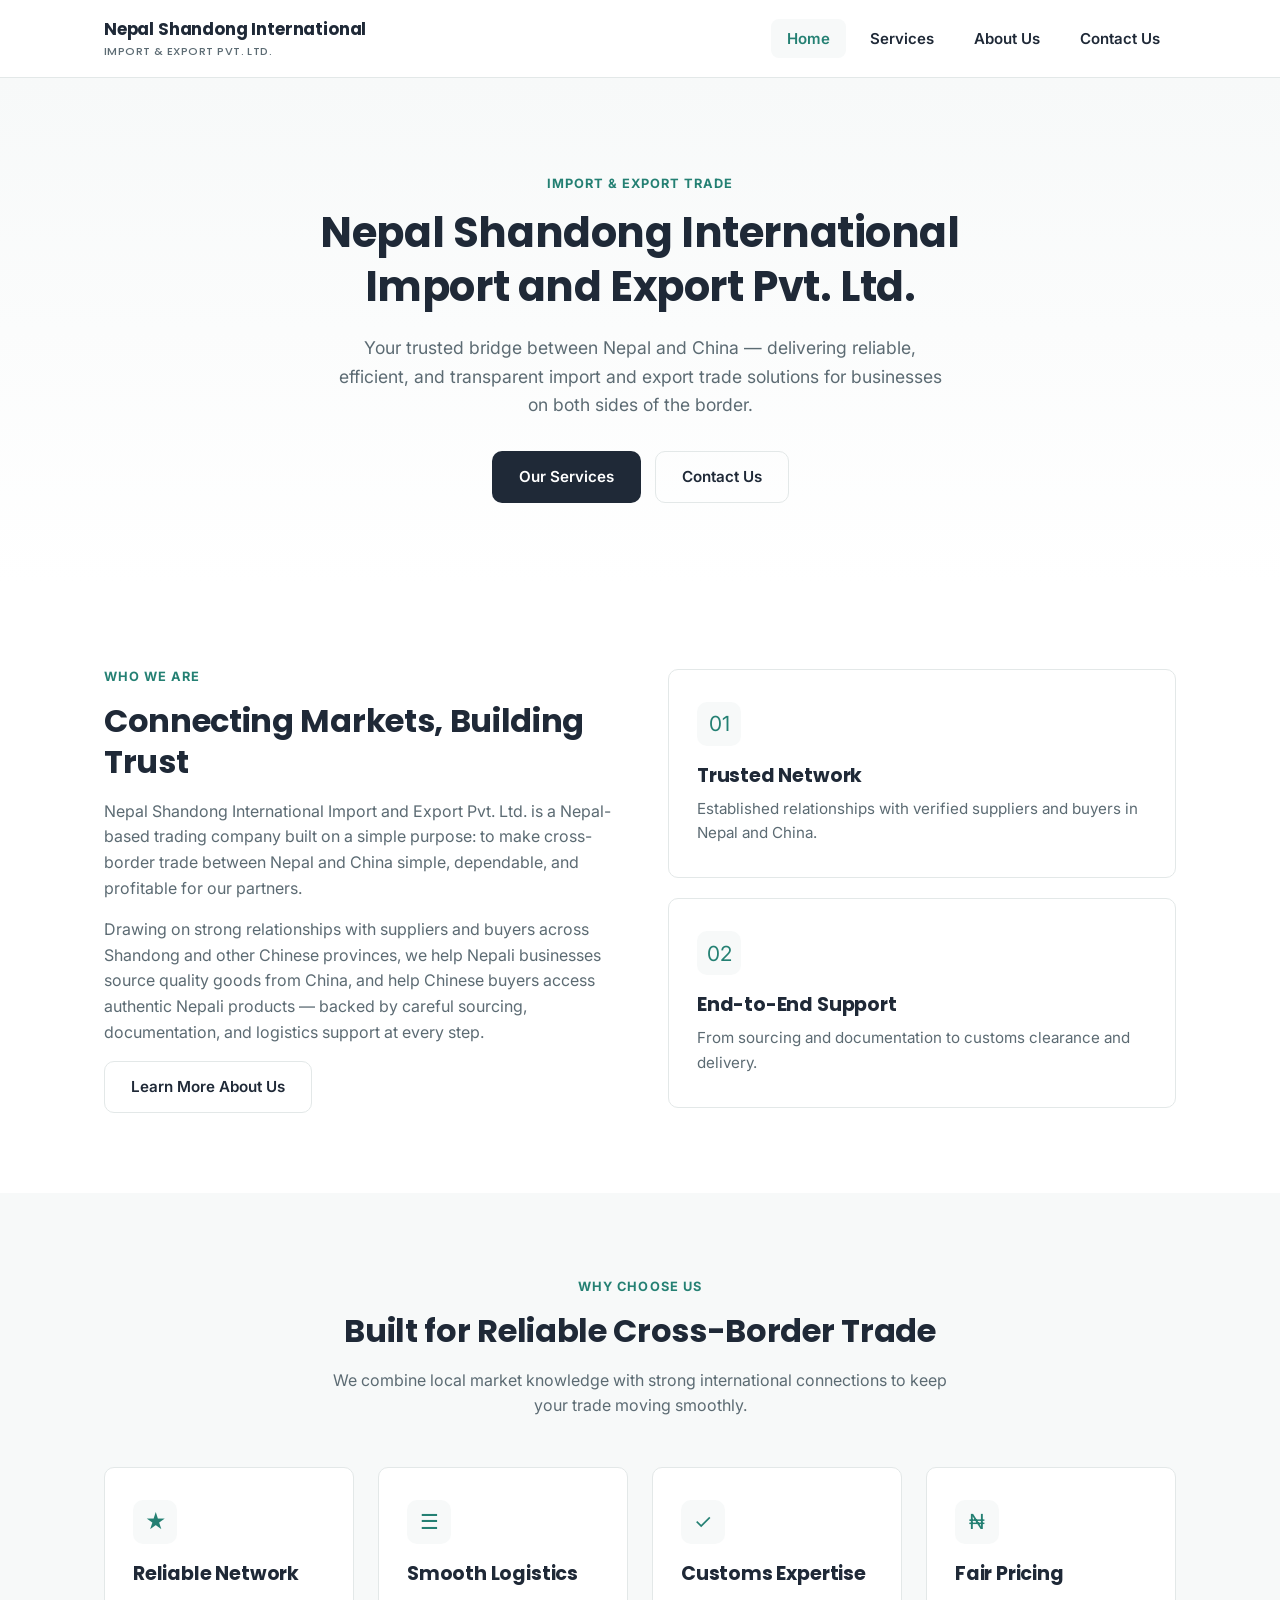
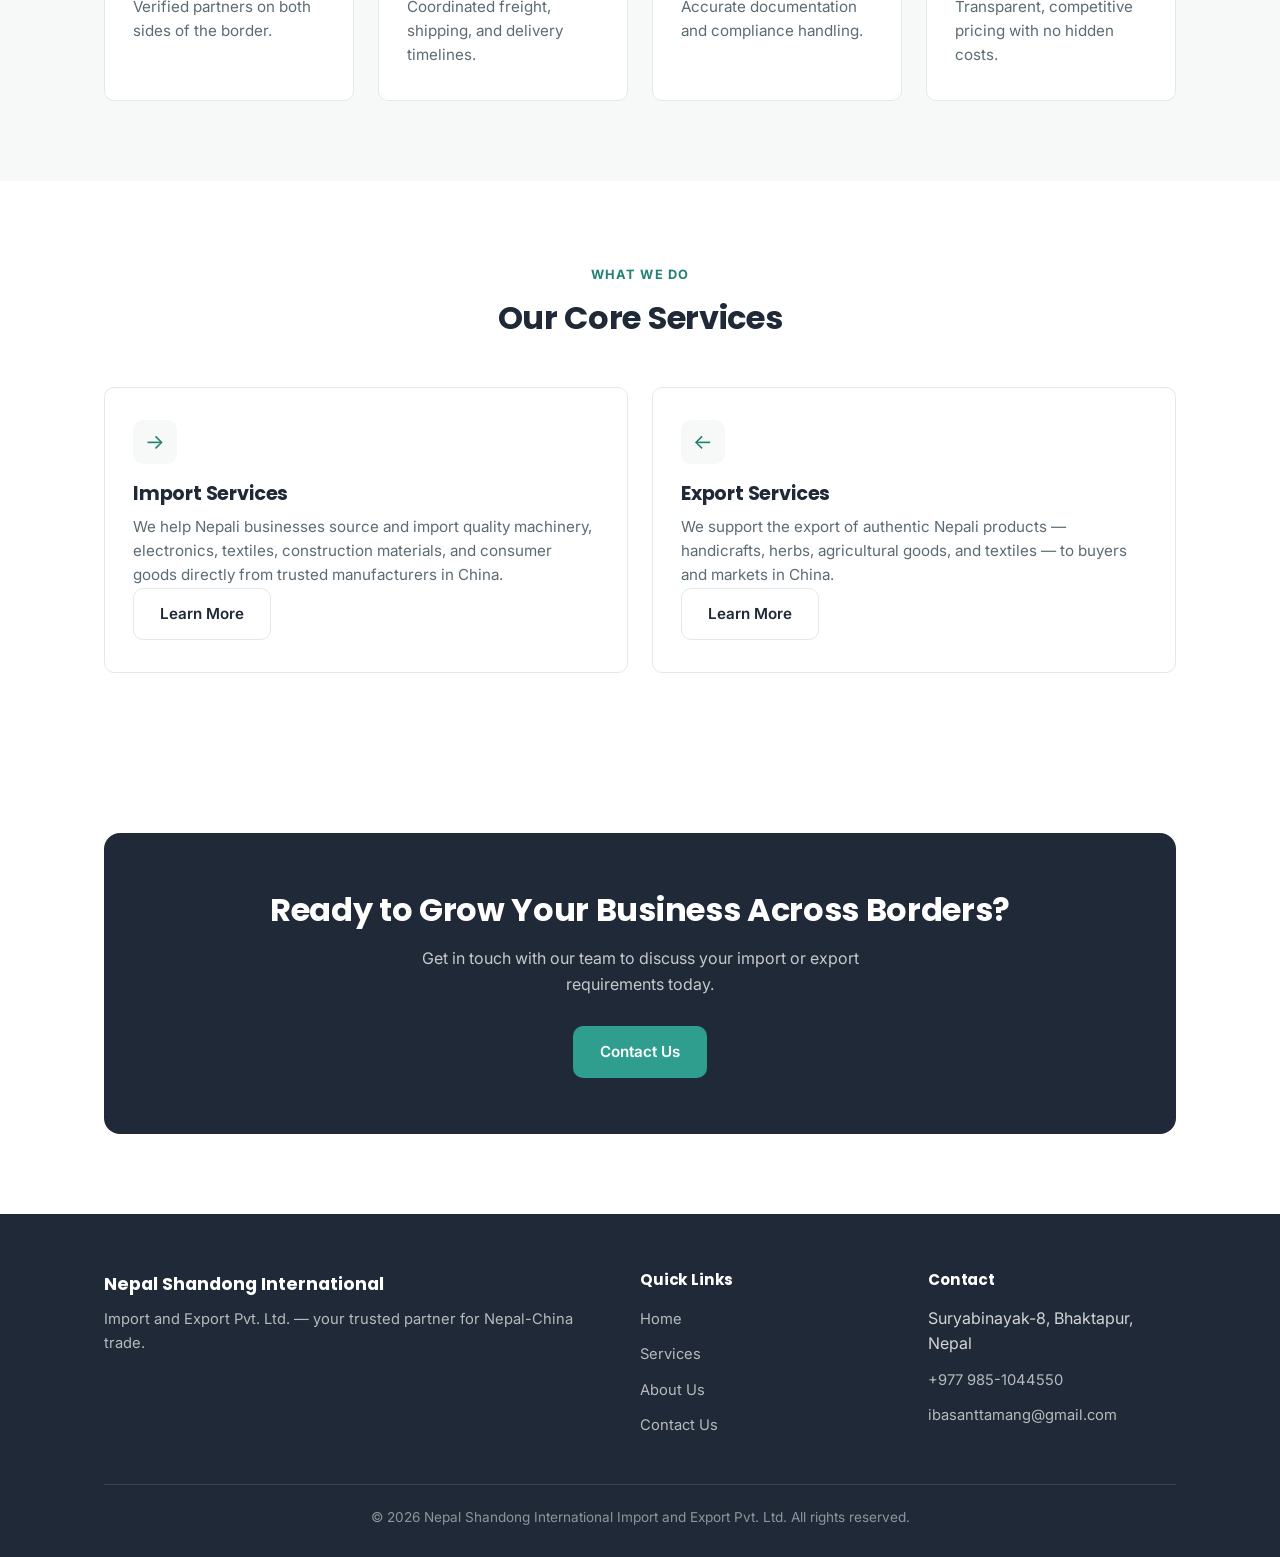
==== index.html @ 6ac77e00 "Inital draft of site" ====
<!DOCTYPE html>
<html lang="en">
<head>
  <meta charset="UTF-8" />
  <meta name="viewport" content="width=device-width, initial-scale=1.0" />
  <title>Nepal Shandong International Import and Export Pvt. Ltd.</title>
  <meta name="description" content="Nepal Shandong International Import and Export Pvt. Ltd. — connecting Nepal and China through trusted import and export trade." />
  <link rel="preconnect" href="https://fonts.googleapis.com" />
  <link rel="preconnect" href="https://fonts.gstatic.com" crossorigin />
  <link href="https://fonts.googleapis.com/css2?family=Inter:wght@400;500;600;700&family=Poppins:wght@600;700;800&display=swap" rel="stylesheet" />
  <link rel="stylesheet" href="css/style.css" />
</head>
<body>

  <header class="site-header">
    <nav class="nav">
      <a href="index.html" class="brand">
        Nepal Shandong International
        <span>Import &amp; Export Pvt. Ltd.</span>
      </a>
      <button class="nav-toggle" aria-label="Toggle navigation" aria-expanded="false">
        <span></span><span></span><span></span>
      </button>
      <ul class="nav-links">
        <li><a href="index.html">Home</a></li>
        <li><a href="services.html">Services</a></li>
        <li><a href="about.html">About Us</a></li>
        <li><a href="contact.html">Contact Us</a></li>
      </ul>
    </nav>
  </header>

  <main>
    <!-- Hero -->
    <section class="hero">
      <div class="container">
        <span class="eyebrow">Import &amp; Export Trade</span>
        <h1>Nepal Shandong International Import and Export Pvt. Ltd.</h1>
        <p class="lead">
          Your trusted bridge between Nepal and China — delivering reliable, efficient,
          and transparent import and export trade solutions for businesses on both sides
          of the border.
        </p>
        <div class="hero-actions">
          <a href="services.html" class="btn btn-primary">Our Services</a>
          <a href="contact.html" class="btn btn-outline">Contact Us</a>
        </div>
      </div>
    </section>

    <!-- Introduction -->
    <section>
      <div class="container">
        <div class="grid grid-2" style="align-items:center; gap:56px;">
          <div>
            <span class="eyebrow">Who We Are</span>
            <h2>Connecting Markets, Building Trust</h2>
            <p>
              Nepal Shandong International Import and Export Pvt. Ltd. is a Nepal-based
              trading company built on a simple purpose: to make cross-border trade
              between Nepal and China simple, dependable, and profitable for our
              partners.
            </p>
            <p>
              Drawing on strong relationships with suppliers and buyers across
              Shandong and other Chinese provinces, we help Nepali businesses source
              quality goods from China, and help Chinese buyers access authentic
              Nepali products — backed by careful sourcing, documentation, and
              logistics support at every step.
            </p>
            <a href="about.html" class="btn btn-outline">Learn More About Us</a>
          </div>
          <div class="grid" style="gap:20px;">
            <div class="card">
              <div class="icon">01</div>
              <h3>Trusted Network</h3>
              <p>Established relationships with verified suppliers and buyers in Nepal and China.</p>
            </div>
            <div class="card">
              <div class="icon">02</div>
              <h3>End-to-End Support</h3>
              <p>From sourcing and documentation to customs clearance and delivery.</p>
            </div>
          </div>
        </div>
      </div>
    </section>

    <!-- Why choose us -->
    <section class="bg-alt">
      <div class="container">
        <div class="section-head">
          <span class="eyebrow">Why Choose Us</span>
          <h2>Built for Reliable Cross-Border Trade</h2>
          <p>We combine local market knowledge with strong international connections to keep your trade moving smoothly.</p>
        </div>
        <div class="grid grid-4">
          <div class="card">
            <div class="icon">&#9733;</div>
            <h3>Reliable Network</h3>
            <p>Verified partners on both sides of the border.</p>
          </div>
          <div class="card">
            <div class="icon">&#9776;</div>
            <h3>Smooth Logistics</h3>
            <p>Coordinated freight, shipping, and delivery timelines.</p>
          </div>
          <div class="card">
            <div class="icon">&#10003;</div>
            <h3>Customs Expertise</h3>
            <p>Accurate documentation and compliance handling.</p>
          </div>
          <div class="card">
            <div class="icon">&#8358;</div>
            <h3>Fair Pricing</h3>
            <p>Transparent, competitive pricing with no hidden costs.</p>
          </div>
        </div>
      </div>
    </section>

    <!-- Services overview -->
    <section>
      <div class="container">
        <div class="section-head">
          <span class="eyebrow">What We Do</span>
          <h2>Our Core Services</h2>
        </div>
        <div class="grid grid-2">
          <div class="card">
            <div class="icon">&#8594;</div>
            <h3>Import Services</h3>
            <p>
              We help Nepali businesses source and import quality machinery,
              electronics, textiles, construction materials, and consumer goods
              directly from trusted manufacturers in China.
            </p>
            <a href="services.html" class="btn btn-outline">Learn More</a>
          </div>
          <div class="card">
            <div class="icon">&#8592;</div>
            <h3>Export Services</h3>
            <p>
              We support the export of authentic Nepali products — handicrafts,
              herbs, agricultural goods, and textiles — to buyers and markets
              in China.
            </p>
            <a href="services.html" class="btn btn-outline">Learn More</a>
          </div>
        </div>
      </div>
    </section>

    <!-- CTA -->
    <section>
      <div class="container">
        <div class="cta-banner">
          <h2>Ready to Grow Your Business Across Borders?</h2>
          <p>Get in touch with our team to discuss your import or export requirements today.</p>
          <a href="contact.html" class="btn btn-primary">Contact Us</a>
        </div>
      </div>
    </section>
  </main>

  <footer class="site-footer">
    <div class="container">
      <div class="footer-grid">
        <div>
          <div class="footer-brand">Nepal Shandong International</div>
          <p>Import and Export Pvt. Ltd. — your trusted partner for Nepal-China trade.</p>
        </div>
        <div>
          <h4>Quick Links</h4>
          <ul>
            <li><a href="index.html">Home</a></li>
            <li><a href="services.html">Services</a></li>
            <li><a href="about.html">About Us</a></li>
            <li><a href="contact.html">Contact Us</a></li>
          </ul>
        </div>
        <div>
          <h4>Contact</h4>
          <ul>
            <li>Suryabinayak-8, Bhaktapur, Nepal</li>
            <li><a href="tel:+9779851044550">+977 985-1044550</a></li>
            <li><a href="mailto:ibasanttamang@gmail.com">ibasanttamang@gmail.com</a></li>
          </ul>
        </div>
      </div>
      <div class="footer-bottom">
        &copy; <span id="year"></span> Nepal Shandong International Import and Export Pvt. Ltd. All rights reserved.
      </div>
    </div>
  </footer>

  <script src="js/script.js"></script>
</body>
</html>
---- css/style.css ----
/* ===== Reset & base ===== */
*, *::before, *::after { box-sizing: border-box; }
html, body { margin: 0; padding: 0; }
img { max-width: 100%; display: block; }
a { color: inherit; text-decoration: none; }
ul { list-style: none; margin: 0; padding: 0; }
button { font: inherit; cursor: pointer; }

:root {
  --bg: #ffffff;
  --bg-alt: #f7f9f9;
  --text: #1f2937;
  --muted: #5c6b73;
  --primary: #1f2937;
  --primary-light: #34424f;
  --secondary: #0f3d3e;
  --secondary-light: #15514f;
  --accent: #2f9e8f;
  --accent-dark: #248073;
  --border: #e3e8e8;
  --radius: 10px;
  --shadow: 0 4px 24px rgba(15, 61, 62, 0.08);
  --shadow-hover: 0 8px 32px rgba(15, 61, 62, 0.14);
  --max-width: 1120px;
  --font-body: "Inter", -apple-system, BlinkMacSystemFont, "Segoe UI", Roboto, Helvetica, Arial, sans-serif;
  --font-heading: "Poppins", -apple-system, BlinkMacSystemFont, "Segoe UI", Roboto, Helvetica, Arial, sans-serif;
}

body {
  font-family: var(--font-body);
  color: var(--text);
  background: var(--bg);
  line-height: 1.6;
  -webkit-font-smoothing: antialiased;
}

.container {
  max-width: var(--max-width);
  margin: 0 auto;
  padding: 0 24px;
}

section { padding: 80px 0; }
section.tight { padding: 56px 0; }

h1, h2, h3, h4 {
  font-family: var(--font-heading);
  line-height: 1.3;
  margin: 0 0 16px;
  font-weight: 700;
  letter-spacing: -0.01em;
}
h1 { font-size: 2.6rem; }
h2 { font-size: 2rem; }
h3 { font-size: 1.2rem; }
p { margin: 0 0 16px; color: var(--muted); }

.eyebrow {
  display: inline-block;
  font-family: var(--font-body);
  font-size: 0.8rem;
  font-weight: 700;
  letter-spacing: 0.08em;
  text-transform: uppercase;
  color: var(--accent-dark);
  margin-bottom: 12px;
}

.section-head { max-width: 640px; margin: 0 auto 48px; text-align: center; }
.section-head p { margin-bottom: 0; }

/* ===== Buttons ===== */
.btn {
  display: inline-flex;
  align-items: center;
  justify-content: center;
  gap: 8px;
  padding: 13px 26px;
  border-radius: var(--radius);
  font-weight: 600;
  font-size: 0.95rem;
  border: 1px solid transparent;
  transition: transform 0.15s ease, box-shadow 0.15s ease, background 0.15s ease;
}
.btn:hover { transform: translateY(-2px); }
.btn-primary { background: var(--primary); color: #fff; }
.btn-primary:hover { background: var(--primary-light); box-shadow: var(--shadow-hover); }
.btn-outline { background: transparent; border-color: var(--border); color: var(--text); }
.btn-outline:hover { border-color: var(--primary); box-shadow: var(--shadow); }
.btn-block { width: 100%; }

/* ===== Header / Nav ===== */
.site-header {
  position: sticky;
  top: 0;
  z-index: 50;
  background: rgba(255, 255, 255, 0.92);
  backdrop-filter: saturate(180%) blur(10px);
  border-bottom: 1px solid var(--border);
}
.nav {
  display: flex;
  align-items: center;
  justify-content: space-between;
  padding: 16px 24px;
  max-width: var(--max-width);
  margin: 0 auto;
}
.brand {
  display: flex;
  flex-direction: column;
  font-family: var(--font-heading);
  font-weight: 700;
  font-size: 1.05rem;
  color: var(--primary);
  letter-spacing: -0.01em;
}
.brand span {
  font-weight: 500;
  font-size: 0.7rem;
  color: var(--muted);
  letter-spacing: 0.04em;
  text-transform: uppercase;
}
.nav-links { display: flex; gap: 8px; align-items: center; }
.nav-links a {
  padding: 10px 16px;
  border-radius: 8px;
  font-weight: 600;
  font-size: 0.94rem;
  color: var(--text);
  transition: background 0.15s ease, color 0.15s ease;
}
.nav-links a:hover { background: var(--bg-alt); }
.nav-links a.active { color: var(--accent-dark); background: var(--bg-alt); }

.nav-toggle {
  display: none;
  flex-direction: column;
  gap: 5px;
  background: none;
  border: none;
  padding: 8px;
}
.nav-toggle span {
  width: 24px;
  height: 2px;
  background: var(--text);
  border-radius: 2px;
  transition: transform 0.2s ease, opacity 0.2s ease;
}
.nav-toggle.open span:nth-child(1) { transform: translateY(7px) rotate(45deg); }
.nav-toggle.open span:nth-child(2) { opacity: 0; }
.nav-toggle.open span:nth-child(3) { transform: translateY(-7px) rotate(-45deg); }

/* ===== Hero ===== */
.hero {
  padding: 96px 0 80px;
  background: linear-gradient(180deg, var(--bg-alt) 0%, var(--bg) 100%);
  text-align: center;
}
.hero .eyebrow { display: block; }
.hero h1 { max-width: 780px; margin: 0 auto 20px; }
.hero .lead { max-width: 620px; margin: 0 auto 32px; font-size: 1.1rem; }
.hero-actions { display: flex; gap: 14px; justify-content: center; flex-wrap: wrap; }

.page-hero {
  padding: 64px 0;
  background: var(--secondary);
  color: #fff;
  text-align: center;
}
.page-hero h1 { color: #fff; margin-bottom: 10px; }
.page-hero p { color: rgba(255,255,255,0.75); max-width: 560px; margin: 0 auto; }

/* ===== Grids / Cards ===== */
.grid { display: grid; gap: 24px; }
.grid-2 { grid-template-columns: repeat(2, 1fr); }
.grid-3 { grid-template-columns: repeat(3, 1fr); }
.grid-4 { grid-template-columns: repeat(4, 1fr); }

.card {
  background: var(--bg);
  border: 1px solid var(--border);
  border-radius: var(--radius);
  padding: 32px 28px;
  transition: box-shadow 0.2s ease, transform 0.2s ease;
}
.card:hover { box-shadow: var(--shadow-hover); transform: translateY(-3px); }
.card .icon {
  width: 44px;
  height: 44px;
  border-radius: 10px;
  background: var(--bg-alt);
  color: var(--accent-dark);
  display: flex;
  align-items: center;
  justify-content: center;
  margin-bottom: 18px;
  font-size: 1.3rem;
}
.card h3 { margin-bottom: 8px; }
.card p { margin-bottom: 0; font-size: 0.95rem; }
.card ul { margin-top: 14px; }
.card ul li {
  font-size: 0.92rem;
  color: var(--muted);
  padding: 6px 0;
  border-top: 1px solid var(--border);
}
.card ul li:first-child { border-top: none; }

.bg-alt { background: var(--bg-alt); }

/* ===== CTA banner ===== */
.cta-banner {
  background: var(--primary);
  color: #fff;
  border-radius: 16px;
  padding: 56px 40px;
  text-align: center;
}
.cta-banner h2 { color: #fff; }
.cta-banner p { color: rgba(255,255,255,0.75); max-width: 520px; margin: 0 auto 28px; }
.cta-banner .btn-primary { background: var(--accent); }
.cta-banner .btn-primary:hover { background: var(--accent-dark); }
.cta-banner .btn-outline { border-color: rgba(255,255,255,0.3); color: #fff; }
.cta-banner .btn-outline:hover { border-color: #fff; }

/* ===== Team / people ===== */
.person-card { text-align: center; }
.avatar {
  width: 84px;
  height: 84px;
  border-radius: 50%;
  background: var(--secondary);
  color: #fff;
  font-family: var(--font-heading);
  font-weight: 700;
  font-size: 1.4rem;
  display: flex;
  align-items: center;
  justify-content: center;
  margin: 0 auto 18px;
}
.person-card h3 { margin-bottom: 2px; }
.person-role { color: var(--accent-dark); font-weight: 600; font-size: 0.9rem; margin-bottom: 10px; }

/* ===== Info / contact blocks ===== */
.info-list { display: grid; gap: 20px; }
.info-item { display: flex; gap: 16px; align-items: flex-start; }
.info-item .icon {
  flex-shrink: 0;
  width: 40px;
  height: 40px;
  border-radius: 8px;
  background: var(--bg-alt);
  color: var(--accent-dark);
  display: flex;
  align-items: center;
  justify-content: center;
}
.info-item h4 { margin: 0 0 4px; font-size: 0.98rem; }
.info-item p { margin: 0; font-size: 0.93rem; }

/* ===== Forms ===== */
.form-group { margin-bottom: 18px; }
label { display: block; font-weight: 600; font-size: 0.88rem; margin-bottom: 6px; }
input, textarea {
  width: 100%;
  padding: 12px 14px;
  border: 1px solid var(--border);
  border-radius: 8px;
  font: inherit;
  color: var(--text);
  background: var(--bg);
  transition: border-color 0.15s ease, box-shadow 0.15s ease;
}
input:focus, textarea:focus {
  outline: none;
  border-color: var(--accent);
  box-shadow: 0 0 0 3px rgba(47, 158, 143, 0.15);
}
textarea { resize: vertical; min-height: 130px; }
.field-error { color: #b3261e; font-size: 0.8rem; margin-top: 5px; display: none; }
.form-group.error input,
.form-group.error textarea { border-color: #b3261e; }
.form-group.error .field-error { display: block; }

.form-status {
  display: none;
  margin-top: 18px;
  padding: 14px 16px;
  border-radius: 8px;
  font-size: 0.92rem;
  font-weight: 600;
}
.form-status.success { display: block; background: #e6f4ea; color: #1e7e34; }
.form-status.error { display: block; background: #fbe9e7; color: #b3261e; }

/* ===== Footer ===== */
.site-footer {
  background: var(--primary);
  color: rgba(255,255,255,0.8);
  padding: 56px 0 28px;
}
.footer-grid {
  display: grid;
  grid-template-columns: 2fr 1fr 1fr;
  gap: 40px;
  margin-bottom: 36px;
}
.footer-grid h4 { color: #fff; font-size: 0.95rem; margin-bottom: 16px; }
.footer-grid p, .footer-grid a { color: rgba(255,255,255,0.68); font-size: 0.92rem; }
.footer-grid ul li { margin-bottom: 10px; }
.footer-grid a:hover { color: #fff; }
.footer-brand { font-family: var(--font-heading); font-weight: 700; color: #fff; font-size: 1.1rem; margin-bottom: 10px; }
.footer-bottom {
  border-top: 1px solid rgba(255,255,255,0.12);
  padding-top: 22px;
  text-align: center;
  font-size: 0.85rem;
  color: rgba(255,255,255,0.5);
}

/* ===== Utilities ===== */
.mt-0 { margin-top: 0; }
.text-center { text-align: center; }
.map-link {
  display: inline-flex;
  align-items: center;
  gap: 8px;
  margin-top: 8px;
  font-weight: 600;
  color: var(--accent-dark);
  border-bottom: 1px solid var(--accent-dark);
  padding-bottom: 2px;
}

/* ===== Responsive ===== */
@media (max-width: 900px) {
  .grid-4 { grid-template-columns: repeat(2, 1fr); }
  .grid-3 { grid-template-columns: repeat(2, 1fr); }
  .footer-grid { grid-template-columns: 1fr 1fr; }
}

@media (max-width: 760px) {
  .nav-toggle { display: flex; }
  .nav-links {
    position: absolute;
    top: 100%;
    left: 0;
    right: 0;
    background: #fff;
    flex-direction: column;
    align-items: stretch;
    gap: 0;
    padding: 8px 16px 16px;
    border-bottom: 1px solid var(--border);
    box-shadow: var(--shadow);
    display: none;
  }
  .nav-links.open { display: flex; }
  .nav-links a { width: 100%; padding: 12px 14px; }

  h1 { font-size: 2rem; }
  h2 { font-size: 1.6rem; }
  section { padding: 56px 0; }

  .grid-2, .grid-3, .grid-4 { grid-template-columns: 1fr; }
  .footer-grid { grid-template-columns: 1fr; gap: 28px; }
  .hero { padding: 64px 0 48px; }
}
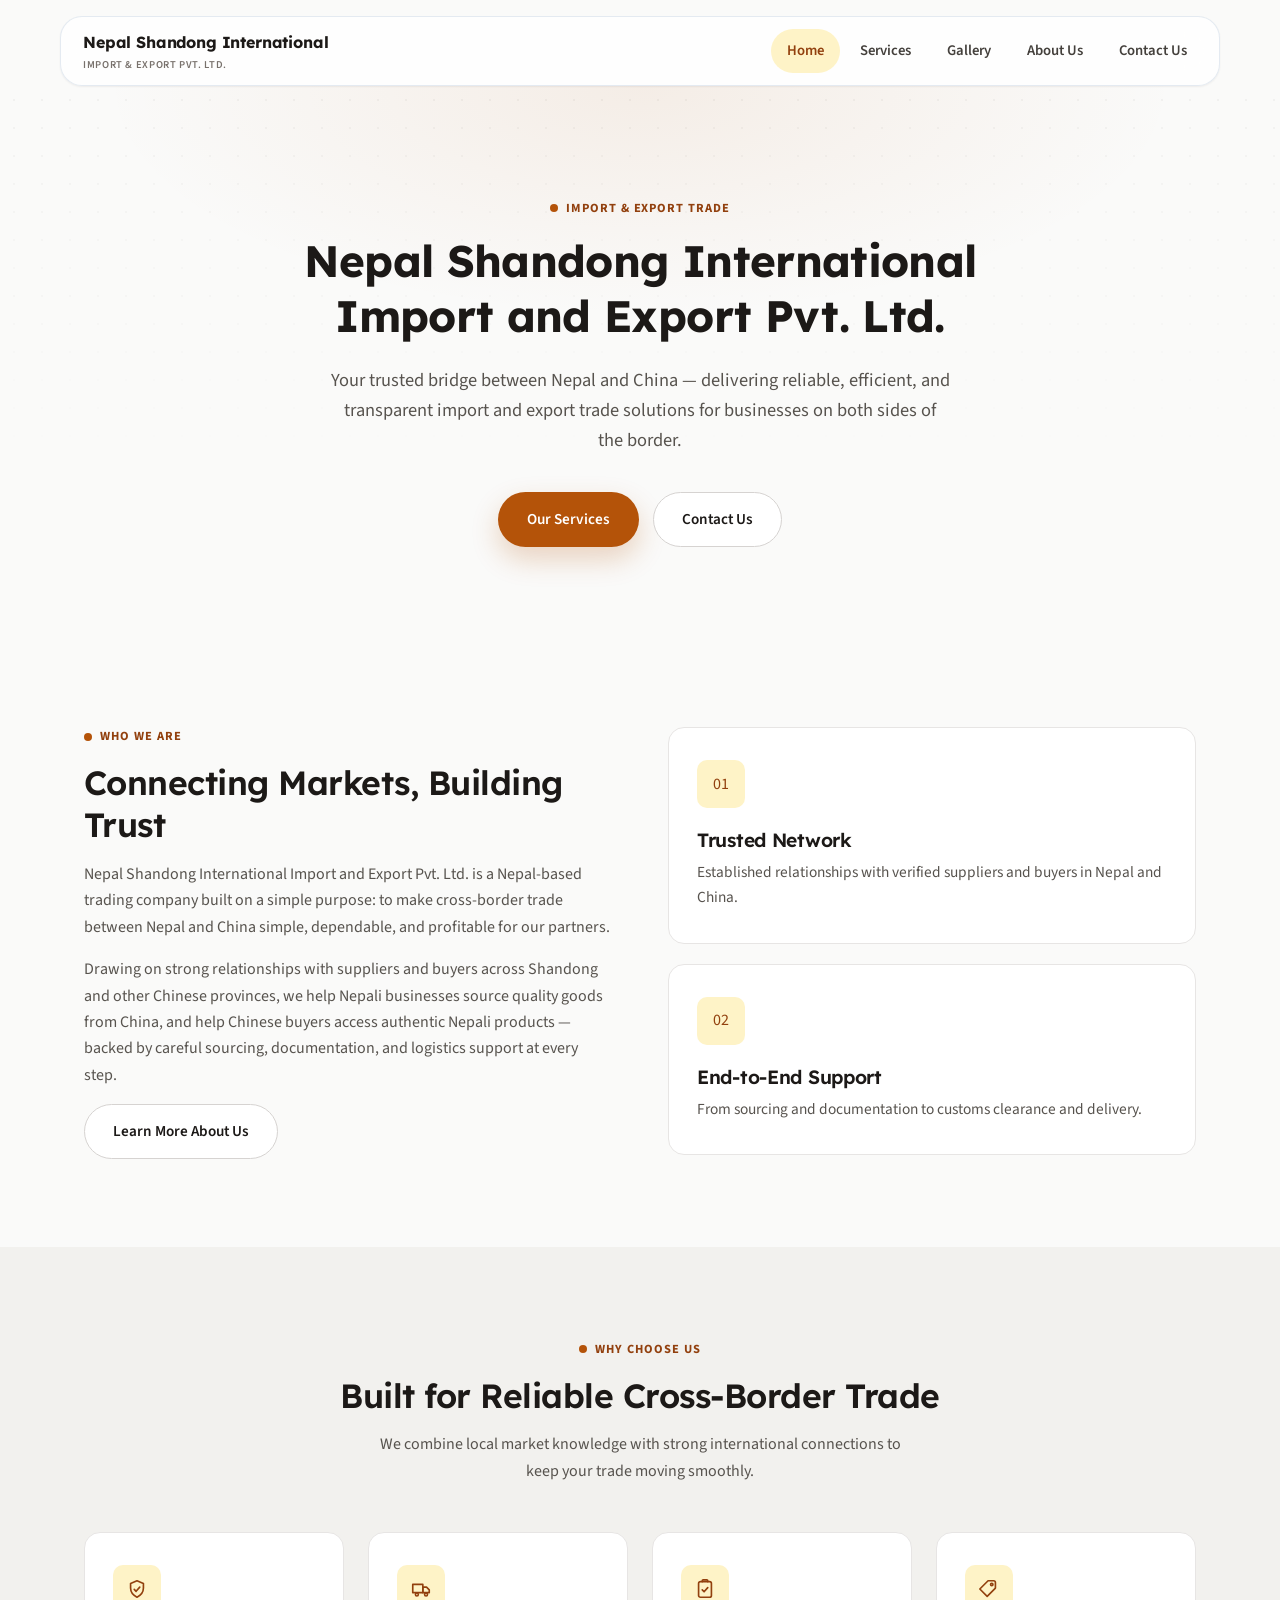
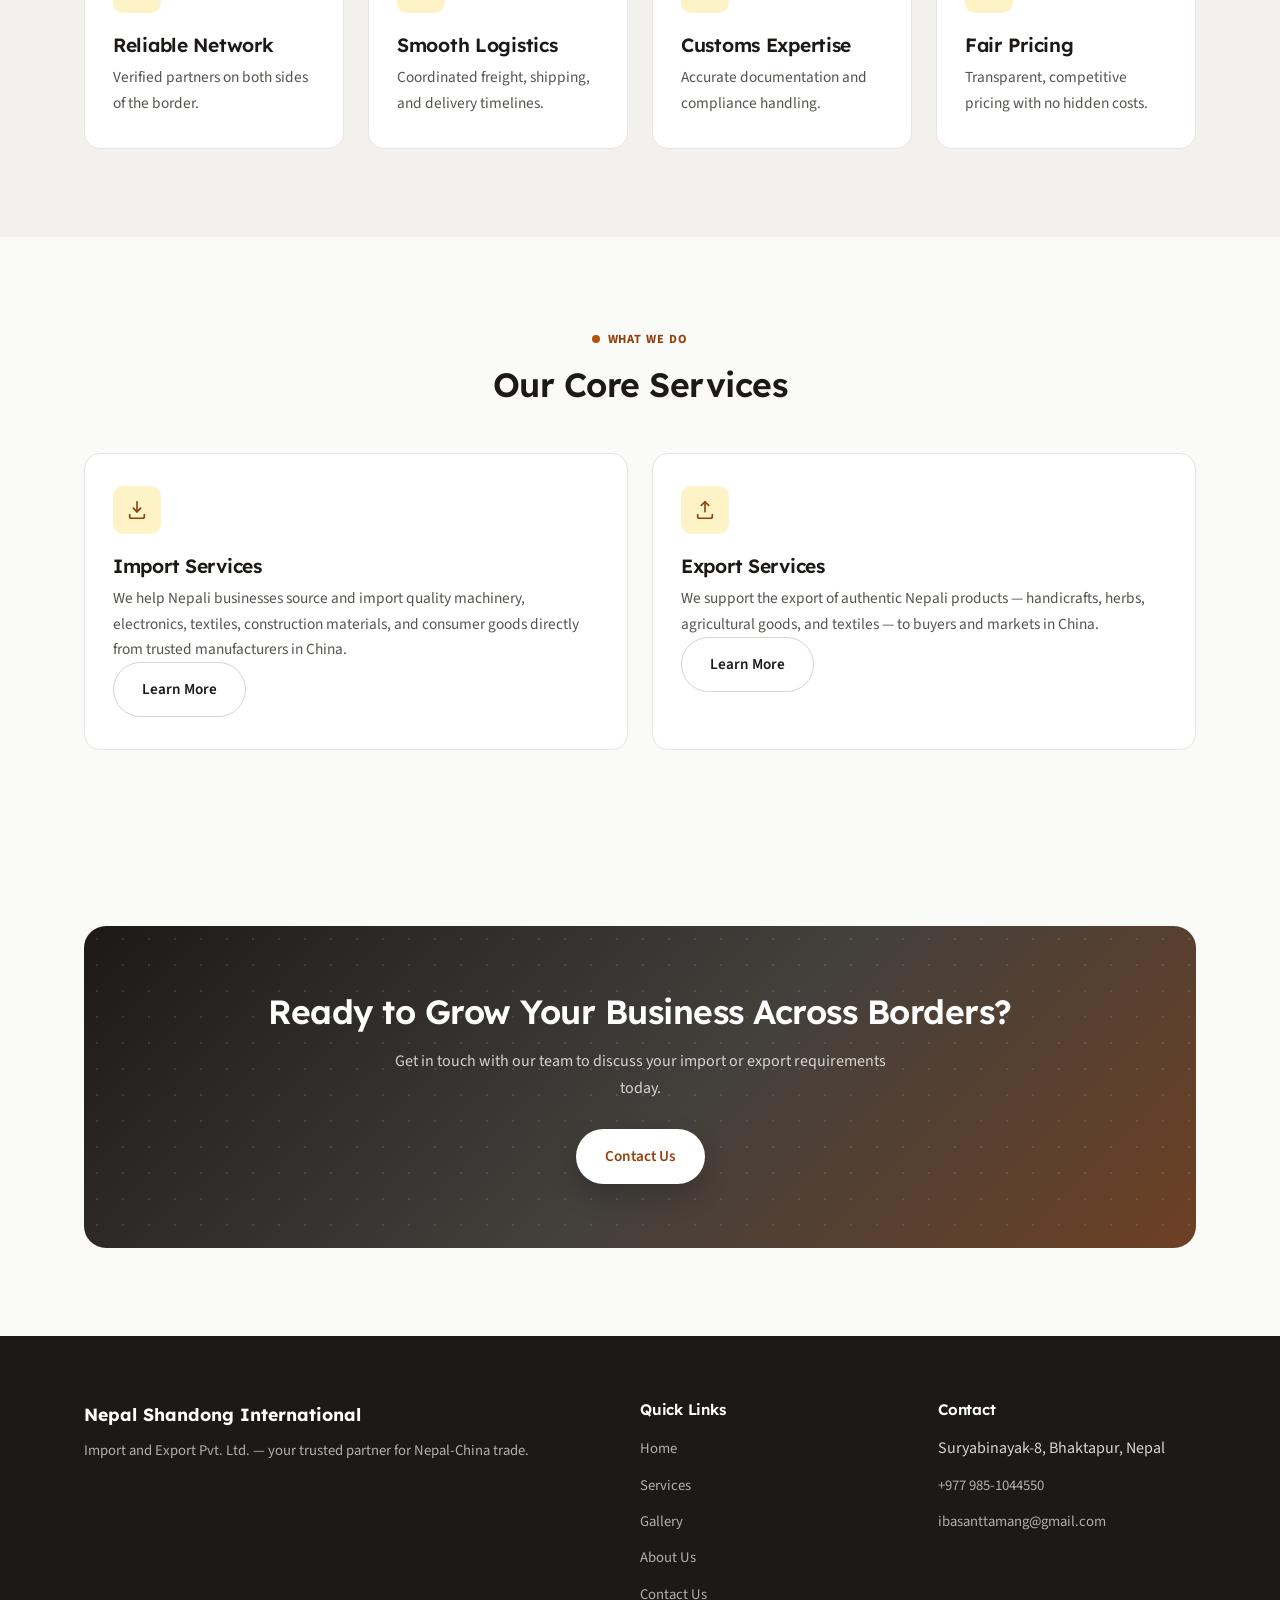
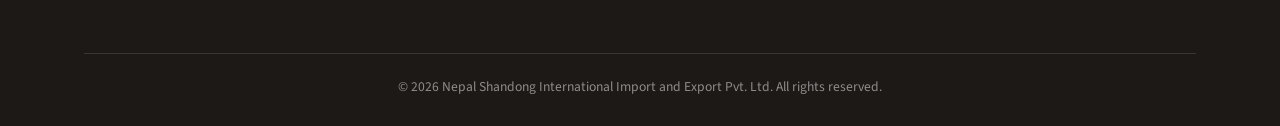
==== commit 92c0255a: "some changes in ui and gallery page is adeed on it." ====
--- a/index.html
+++ b/index.html
@@ -5,9 +5,11 @@
   <meta name="viewport" content="width=device-width, initial-scale=1.0" />
   <title>Nepal Shandong International Import and Export Pvt. Ltd.</title>
   <meta name="description" content="Nepal Shandong International Import and Export Pvt. Ltd. — connecting Nepal and China through trusted import and export trade." />
+  <link rel="icon" type="image/png" href="img/favicon.png" />
+  <link rel="apple-touch-icon" href="img/favicon.png" />
   <link rel="preconnect" href="https://fonts.googleapis.com" />
   <link rel="preconnect" href="https://fonts.gstatic.com" crossorigin />
-  <link href="https://fonts.googleapis.com/css2?family=Inter:wght@400;500;600;700&family=Poppins:wght@600;700;800&display=swap" rel="stylesheet" />
+  <link href="https://fonts.googleapis.com/css2?family=Source+Sans+3:wght@400;500;600;700&family=Lexend:wght@500;600;700&display=swap" rel="stylesheet" />
   <link rel="stylesheet" href="css/style.css" />
 </head>
 <body>
@@ -24,6 +26,7 @@
       <ul class="nav-links">
         <li><a href="index.html">Home</a></li>
         <li><a href="services.html">Services</a></li>
+        <li><a href="gallery.html">Gallery</a></li>
         <li><a href="about.html">About Us</a></li>
         <li><a href="contact.html">Contact Us</a></li>
       </ul>
@@ -96,22 +99,30 @@
         </div>
         <div class="grid grid-4">
           <div class="card">
-            <div class="icon">&#9733;</div>
+            <div class="icon">
+              <svg class="icon-svg" viewBox="0 0 24 24" aria-hidden="true"><path d="M12 3l7 3v5c0 4.5-3 8-7 10-4-2-7-5.5-7-10V6l7-3z"/><path d="M9 12.5l2 2 4-4.5"/></svg>
+            </div>
             <h3>Reliable Network</h3>
             <p>Verified partners on both sides of the border.</p>
           </div>
           <div class="card">
-            <div class="icon">&#9776;</div>
+            <div class="icon">
+              <svg class="icon-svg" viewBox="0 0 24 24" aria-hidden="true"><path d="M3 7h11v9H3z"/><path d="M14 10h4l3 3v3h-7z"/><circle cx="7.5" cy="18" r="1.6"/><circle cx="17.5" cy="18" r="1.6"/></svg>
+            </div>
             <h3>Smooth Logistics</h3>
             <p>Coordinated freight, shipping, and delivery timelines.</p>
           </div>
           <div class="card">
-            <div class="icon">&#10003;</div>
+            <div class="icon">
+              <svg class="icon-svg" viewBox="0 0 24 24" aria-hidden="true"><rect x="5" y="4" width="14" height="17" rx="2"/><path d="M9 4V3a1 1 0 011-1h4a1 1 0 011 1v1"/><path d="M9 13l2 2 4-4.5"/></svg>
+            </div>
             <h3>Customs Expertise</h3>
             <p>Accurate documentation and compliance handling.</p>
           </div>
           <div class="card">
-            <div class="icon">&#8358;</div>
+            <div class="icon">
+              <svg class="icon-svg" viewBox="0 0 24 24" aria-hidden="true"><path d="M11 3h6a2 2 0 012 2v6l-9 9-8-8 9-9z"/><circle cx="15" cy="7" r="1.3"/></svg>
+            </div>
             <h3>Fair Pricing</h3>
             <p>Transparent, competitive pricing with no hidden costs.</p>
           </div>
@@ -128,7 +139,9 @@
         </div>
         <div class="grid grid-2">
           <div class="card">
-            <div class="icon">&#8594;</div>
+            <div class="icon">
+              <svg class="icon-svg" viewBox="0 0 24 24" aria-hidden="true"><path d="M12 3v11"/><path d="M8 10l4 4 4-4"/><path d="M4 17v2a2 2 0 002 2h12a2 2 0 002-2v-2"/></svg>
+            </div>
             <h3>Import Services</h3>
             <p>
               We help Nepali businesses source and import quality machinery,
@@ -138,7 +151,9 @@
             <a href="services.html" class="btn btn-outline">Learn More</a>
           </div>
           <div class="card">
-            <div class="icon">&#8592;</div>
+            <div class="icon">
+              <svg class="icon-svg" viewBox="0 0 24 24" aria-hidden="true"><path d="M12 14V3"/><path d="M8 7l4-4 4 4"/><path d="M4 17v2a2 2 0 002 2h12a2 2 0 002-2v-2"/></svg>
+            </div>
             <h3>Export Services</h3>
             <p>
               We support the export of authentic Nepali products — handicrafts,
@@ -175,6 +190,7 @@
           <ul>
             <li><a href="index.html">Home</a></li>
             <li><a href="services.html">Services</a></li>
+            <li><a href="gallery.html">Gallery</a></li>
             <li><a href="about.html">About Us</a></li>
             <li><a href="contact.html">Contact Us</a></li>
           </ul>
--- a/css/style.css
+++ b/css/style.css
@@ -1,36 +1,49 @@
 /* ===== Reset & base ===== */
 *, *::before, *::after { box-sizing: border-box; }
 html, body { margin: 0; padding: 0; }
-img { max-width: 100%; display: block; }
+html { scroll-behavior: smooth; }
+img, svg { max-width: 100%; display: block; }
 a { color: inherit; text-decoration: none; }
 ul { list-style: none; margin: 0; padding: 0; }
-button { font: inherit; cursor: pointer; }
+button { font: inherit; cursor: pointer; background: none; border: none; }
+::selection { background: #fde68a; color: #78350f; }
 
 :root {
-  --bg: #ffffff;
-  --bg-alt: #f7f9f9;
-  --text: #1f2937;
-  --muted: #5c6b73;
-  --primary: #1f2937;
-  --primary-light: #34424f;
-  --secondary: #0f3d3e;
-  --secondary-light: #15514f;
-  --accent: #2f9e8f;
-  --accent-dark: #248073;
-  --border: #e3e8e8;
-  --radius: 10px;
-  --shadow: 0 4px 24px rgba(15, 61, 62, 0.08);
-  --shadow-hover: 0 8px 32px rgba(15, 61, 62, 0.14);
-  --max-width: 1120px;
-  --font-body: "Inter", -apple-system, BlinkMacSystemFont, "Segoe UI", Roboto, Helvetica, Arial, sans-serif;
-  --font-heading: "Poppins", -apple-system, BlinkMacSystemFont, "Segoe UI", Roboto, Helvetica, Arial, sans-serif;
+  --bg: #fafaf9;
+  --bg-alt: #f2f1ee;
+  --surface: #ffffff;
+  --text: #1c1917;
+  --muted: #57534e;
+  --muted-soft: #78716c;
+  --primary: #1c1917;
+  --primary-light: #292524;
+  --secondary: #44403c;
+  --accent: #b45309;
+  --accent-light: #d97706;
+  --accent-dark: #92400e;
+  --accent-soft: #fef3c7;
+  --accent-soft-text: #92400e;
+  --border: #e7e5e4;
+  --border-strong: #d6d3d1;
+  --radius: 16px;
+  --radius-sm: 10px;
+  --radius-lg: 22px;
+  --shadow-sm: 0 1px 2px rgba(28, 25, 23, 0.06);
+  --shadow: 0 8px 24px rgba(28, 25, 23, 0.08);
+  --shadow-hover: 0 16px 40px rgba(28, 25, 23, 0.12);
+  --shadow-accent: 0 12px 28px rgba(180, 83, 9, 0.24);
+  --max-width: 1160px;
+  --ease: cubic-bezier(0.4, 0, 0.2, 1);
+  --font-body: "Source Sans 3", -apple-system, BlinkMacSystemFont, "Segoe UI", Roboto, Helvetica, Arial, sans-serif;
+  --font-heading: "Lexend", -apple-system, BlinkMacSystemFont, "Segoe UI", Roboto, Helvetica, Arial, sans-serif;
 }
 
 body {
   font-family: var(--font-body);
   color: var(--text);
   background: var(--bg);
-  line-height: 1.6;
+  line-height: 1.65;
+  font-size: 16px;
   -webkit-font-smoothing: antialiased;
 }
 
@@ -40,34 +53,67 @@
   padding: 0 24px;
 }
 
-section { padding: 80px 0; }
+section { padding: 88px 0; position: relative; }
 section.tight { padding: 56px 0; }
 
 h1, h2, h3, h4 {
   font-family: var(--font-heading);
-  line-height: 1.3;
+  line-height: 1.25;
   margin: 0 0 16px;
-  font-weight: 700;
-  letter-spacing: -0.01em;
-}
-h1 { font-size: 2.6rem; }
-h2 { font-size: 2rem; }
+  font-weight: 600;
+  letter-spacing: -0.015em;
+  color: var(--text);
+}
+h1 { font-size: 2.75rem; font-weight: 700; }
+h2 { font-size: 2.1rem; }
 h3 { font-size: 1.2rem; }
-p { margin: 0 0 16px; color: var(--muted); }
+p { margin: 0 0 16px; color: var(--muted); max-width: 68ch; }
 
 .eyebrow {
-  display: inline-block;
+  display: inline-flex;
+  align-items: center;
+  gap: 8px;
   font-family: var(--font-body);
-  font-size: 0.8rem;
+  font-size: 0.78rem;
   font-weight: 700;
   letter-spacing: 0.08em;
   text-transform: uppercase;
   color: var(--accent-dark);
-  margin-bottom: 12px;
+  margin-bottom: 14px;
+}
+.eyebrow::before {
+  content: "";
+  width: 8px;
+  height: 8px;
+  border-radius: 50%;
+  background: var(--accent);
+  flex-shrink: 0;
 }
 
 .section-head { max-width: 640px; margin: 0 auto 48px; text-align: center; }
-.section-head p { margin-bottom: 0; }
+.section-head p { margin: 0 auto; }
+
+/* ===== Focus & motion ===== */
+a:focus-visible,
+button:focus-visible,
+input:focus-visible,
+textarea:focus-visible {
+  outline: 2px solid var(--accent-light);
+  outline-offset: 3px;
+  border-radius: 4px;
+}
+
+@media (prefers-reduced-motion: reduce) {
+  *, *::before, *::after {
+    animation-duration: 0.001ms !important;
+    animation-iteration-count: 1 !important;
+    transition-duration: 0.001ms !important;
+    scroll-behavior: auto !important;
+  }
+}
+
+/* ===== Icons ===== */
+.icon-svg { width: 22px; height: 22px; stroke: currentColor; fill: none; stroke-width: 1.8; stroke-linecap: round; stroke-linejoin: round; flex-shrink: 0; }
 
 /* ===== Buttons ===== */
 .btn {
@@ -75,79 +121,98 @@
   align-items: center;
   justify-content: center;
   gap: 8px;
-  padding: 13px 26px;
-  border-radius: var(--radius);
+  padding: 14px 28px;
+  border-radius: 999px;
   font-weight: 600;
   font-size: 0.95rem;
+  font-family: var(--font-body);
   border: 1px solid transparent;
-  transition: transform 0.15s ease, box-shadow 0.15s ease, background 0.15s ease;
+  cursor: pointer;
+  transition: transform 200ms var(--ease), box-shadow 200ms var(--ease), background-color 200ms var(--ease), border-color 200ms var(--ease), color 200ms var(--ease);
+  min-height: 44px;
 }
 .btn:hover { transform: translateY(-2px); }
-.btn-primary { background: var(--primary); color: #fff; }
-.btn-primary:hover { background: var(--primary-light); box-shadow: var(--shadow-hover); }
-.btn-outline { background: transparent; border-color: var(--border); color: var(--text); }
-.btn-outline:hover { border-color: var(--primary); box-shadow: var(--shadow); }
+.btn:active { transform: translateY(0); }
+.btn-primary { background: var(--accent); color: #fff; box-shadow: var(--shadow-accent); }
+.btn-primary:hover { background: var(--accent-light); box-shadow: 0 18px 36px rgba(180, 83, 9, 0.32); }
+.btn-outline { background: var(--surface); border-color: var(--border-strong); color: var(--text); }
+.btn-outline:hover { border-color: var(--accent); color: var(--accent-dark); box-shadow: var(--shadow); }
 .btn-block { width: 100%; }
 
-/* ===== Header / Nav ===== */
+/* ===== Header / Nav (floating) ===== */
 .site-header {
   position: sticky;
   top: 0;
   z-index: 50;
-  background: rgba(255, 255, 255, 0.92);
-  backdrop-filter: saturate(180%) blur(10px);
-  border-bottom: 1px solid var(--border);
+  padding: 16px 16px 0;
 }
 .nav {
+  position: relative;
   display: flex;
   align-items: center;
   justify-content: space-between;
-  padding: 16px 24px;
+  gap: 16px;
+  padding: 12px 16px 12px 22px;
   max-width: var(--max-width);
   margin: 0 auto;
+  background: rgba(255, 255, 255, 0.78);
+  backdrop-filter: saturate(180%) blur(16px);
+  -webkit-backdrop-filter: saturate(180%) blur(16px);
+  border: 1px solid rgba(226, 232, 240, 0.9);
+  border-radius: var(--radius-lg);
+  box-shadow: var(--shadow-sm);
+  transition: box-shadow 200ms var(--ease);
 }
 .brand {
   display: flex;
   flex-direction: column;
   font-family: var(--font-heading);
   font-weight: 700;
-  font-size: 1.05rem;
+  font-size: 1rem;
   color: var(--primary);
   letter-spacing: -0.01em;
+  white-space: nowrap;
 }
 .brand span {
-  font-weight: 500;
-  font-size: 0.7rem;
-  color: var(--muted);
-  letter-spacing: 0.04em;
+  font-family: var(--font-body);
+  font-weight: 600;
+  font-size: 0.66rem;
+  color: var(--muted-soft);
+  letter-spacing: 0.06em;
   text-transform: uppercase;
 }
-.nav-links { display: flex; gap: 8px; align-items: center; }
+.nav-links { display: flex; gap: 4px; align-items: center; }
 .nav-links a {
+  display: inline-flex;
+  align-items: center;
   padding: 10px 16px;
-  border-radius: 8px;
+  border-radius: 999px;
   font-weight: 600;
-  font-size: 0.94rem;
-  color: var(--text);
-  transition: background 0.15s ease, color 0.15s ease;
-}
-.nav-links a:hover { background: var(--bg-alt); }
-.nav-links a.active { color: var(--accent-dark); background: var(--bg-alt); }
+  font-size: 0.92rem;
+  color: var(--secondary);
+  transition: background-color 180ms var(--ease), color 180ms var(--ease);
+}
+.nav-links a:hover { background: var(--accent-soft); color: var(--accent-dark); }
+.nav-links a.active { color: var(--accent-dark); background: var(--accent-soft); }
 
 .nav-toggle {
   display: none;
   flex-direction: column;
+  justify-content: center;
+  align-items: center;
   gap: 5px;
-  background: none;
-  border: none;
-  padding: 8px;
-}
+  width: 44px;
+  height: 44px;
+  border-radius: 999px;
+  flex-shrink: 0;
+}
+.nav-toggle:hover { background: var(--accent-soft); }
 .nav-toggle span {
-  width: 24px;
+  width: 20px;
   height: 2px;
   background: var(--text);
   border-radius: 2px;
-  transition: transform 0.2s ease, opacity 0.2s ease;
+  transition: transform 200ms var(--ease), opacity 200ms var(--ease);
 }
 .nav-toggle.open span:nth-child(1) { transform: translateY(7px) rotate(45deg); }
 .nav-toggle.open span:nth-child(2) { opacity: 0; }
@@ -155,23 +220,48 @@
 
 /* ===== Hero ===== */
 .hero {
-  padding: 96px 0 80px;
-  background: linear-gradient(180deg, var(--bg-alt) 0%, var(--bg) 100%);
+  padding: 108px 0 88px;
   text-align: center;
-}
-.hero .eyebrow { display: block; }
-.hero h1 { max-width: 780px; margin: 0 auto 20px; }
-.hero .lead { max-width: 620px; margin: 0 auto 32px; font-size: 1.1rem; }
+  position: relative;
+  overflow: hidden;
+  background:
+    radial-gradient(60% 60% at 50% 0%, rgba(180, 83, 9, 0.08) 0%, rgba(180, 83, 9, 0) 70%),
+    var(--bg);
+}
+.hero::before {
+  content: "";
+  position: absolute;
+  inset: 0;
+  background-image: radial-gradient(rgba(28, 25, 23, 0.08) 1px, transparent 1px);
+  background-size: 28px 28px;
+  mask-image: linear-gradient(180deg, rgba(0,0,0,0.5), transparent 70%);
+  pointer-events: none;
+}
+.hero .container { position: relative; }
+.hero .eyebrow { display: inline-flex; justify-content: center; }
+.hero h1 { max-width: 780px; margin: 0 auto 22px; }
+.hero .lead { max-width: 620px; margin: 0 auto 36px; font-size: 1.15rem; }
 .hero-actions { display: flex; gap: 14px; justify-content: center; flex-wrap: wrap; }
 
 .page-hero {
-  padding: 64px 0;
-  background: var(--secondary);
+  padding: 72px 0;
+  background: linear-gradient(135deg, var(--primary) 0%, var(--secondary) 60%, var(--accent-dark) 130%);
   color: #fff;
   text-align: center;
-}
+  position: relative;
+  overflow: hidden;
+}
+.page-hero::before {
+  content: "";
+  position: absolute;
+  inset: 0;
+  background-image: radial-gradient(rgba(255, 255, 255, 0.12) 1px, transparent 1px);
+  background-size: 26px 26px;
+  pointer-events: none;
+}
+.page-hero .container { position: relative; }
 .page-hero h1 { color: #fff; margin-bottom: 10px; }
-.page-hero p { color: rgba(255,255,255,0.75); max-width: 560px; margin: 0 auto; }
+.page-hero p { color: rgba(255,255,255,0.78); max-width: 560px; margin: 0 auto; }
 
 /* ===== Grids / Cards ===== */
 .grid { display: grid; gap: 24px; }
@@ -180,27 +270,26 @@
 .grid-4 { grid-template-columns: repeat(4, 1fr); }
 
 .card {
-  background: var(--bg);
+  background: var(--surface);
   border: 1px solid var(--border);
   border-radius: var(--radius);
   padding: 32px 28px;
-  transition: box-shadow 0.2s ease, transform 0.2s ease;
-}
-.card:hover { box-shadow: var(--shadow-hover); transform: translateY(-3px); }
+  transition: box-shadow 220ms var(--ease), transform 220ms var(--ease), border-color 220ms var(--ease);
+}
+.card:hover { box-shadow: var(--shadow-hover); transform: translateY(-4px); border-color: var(--border-strong); }
 .card .icon {
-  width: 44px;
-  height: 44px;
-  border-radius: 10px;
-  background: var(--bg-alt);
+  width: 48px;
+  height: 48px;
+  border-radius: var(--radius-sm);
+  background: var(--accent-soft);
   color: var(--accent-dark);
   display: flex;
   align-items: center;
   justify-content: center;
-  margin-bottom: 18px;
-  font-size: 1.3rem;
+  margin-bottom: 20px;
 }
 .card h3 { margin-bottom: 8px; }
-.card p { margin-bottom: 0; font-size: 0.95rem; }
+.card p { margin-bottom: 0; font-size: 0.96rem; }
 .card ul { margin-top: 14px; }
 .card ul li {
   font-size: 0.92rem;
@@ -212,28 +301,90 @@
 
 .bg-alt { background: var(--bg-alt); }
 
+/* ===== Gallery ===== */
+.gallery-grid {
+  display: grid;
+  grid-template-columns: repeat(4, 1fr);
+  gap: 20px;
+}
+.gallery-item {
+  position: relative;
+  aspect-ratio: 4 / 3;
+  border-radius: var(--radius);
+  overflow: hidden;
+  border: 1px solid var(--border);
+  background: var(--bg-alt);
+  margin: 0;
+  cursor: pointer;
+}
+.gallery-item img {
+  width: 100%;
+  height: 100%;
+  object-fit: cover;
+  transition: transform 400ms var(--ease);
+}
+.gallery-item:hover img { transform: scale(1.06); }
+.gallery-placeholder {
+  display: none;
+  position: absolute;
+  inset: 0;
+  flex-direction: column;
+  align-items: center;
+  justify-content: center;
+  gap: 10px;
+  text-align: center;
+  padding: 16px;
+  color: var(--muted-soft);
+}
+.gallery-placeholder .icon-svg { width: 28px; height: 28px; }
+.gallery-placeholder span { font-family: var(--font-heading); font-weight: 600; font-size: 0.85rem; color: var(--muted); }
+.gallery-note {
+  display: flex;
+  gap: 16px;
+  align-items: flex-start;
+  background: var(--accent-soft);
+  border: 1px solid #fde68a;
+  border-radius: var(--radius);
+  padding: 20px 24px;
+  margin-bottom: 40px;
+}
+.gallery-note .icon-svg { width: 22px; height: 22px; color: var(--accent-dark); flex-shrink: 0; margin-top: 2px; }
+.gallery-note p { margin: 0; color: var(--accent-soft-text); font-size: 0.94rem; }
+.gallery-note strong { color: var(--text); }
+
 /* ===== CTA banner ===== */
 .cta-banner {
-  background: var(--primary);
+  background: linear-gradient(135deg, var(--primary) 0%, var(--secondary) 55%, var(--accent-dark) 140%);
   color: #fff;
-  border-radius: 16px;
-  padding: 56px 40px;
+  border-radius: var(--radius-lg);
+  padding: 64px 40px;
   text-align: center;
-}
-.cta-banner h2 { color: #fff; }
-.cta-banner p { color: rgba(255,255,255,0.75); max-width: 520px; margin: 0 auto 28px; }
-.cta-banner .btn-primary { background: var(--accent); }
-.cta-banner .btn-primary:hover { background: var(--accent-dark); }
-.cta-banner .btn-outline { border-color: rgba(255,255,255,0.3); color: #fff; }
-.cta-banner .btn-outline:hover { border-color: #fff; }
+  position: relative;
+  overflow: hidden;
+}
+.cta-banner::before {
+  content: "";
+  position: absolute;
+  inset: 0;
+  background-image: radial-gradient(rgba(255, 255, 255, 0.12) 1px, transparent 1px);
+  background-size: 26px 26px;
+  pointer-events: none;
+}
+.cta-banner .container-inner { position: relative; }
+.cta-banner h2 { color: #fff; position: relative; }
+.cta-banner p { color: rgba(255,255,255,0.78); max-width: 520px; margin: 0 auto 28px; position: relative; }
+.cta-banner .btn-primary { background: #fff; color: var(--accent-dark); box-shadow: 0 12px 28px rgba(0,0,0,0.2); position: relative; }
+.cta-banner .btn-primary:hover { background: var(--accent-soft); }
+.cta-banner .btn-outline { border-color: rgba(255,255,255,0.35); color: #fff; background: transparent; position: relative; }
+.cta-banner .btn-outline:hover { border-color: #fff; background: rgba(255,255,255,0.08); }
 
 /* ===== Team / people ===== */
 .person-card { text-align: center; }
 .avatar {
-  width: 84px;
-  height: 84px;
+  width: 88px;
+  height: 88px;
   border-radius: 50%;
-  background: var(--secondary);
+  background: linear-gradient(135deg, var(--secondary), var(--accent-dark));
   color: #fff;
   font-family: var(--font-heading);
   font-weight: 700;
@@ -247,62 +398,63 @@
 .person-role { color: var(--accent-dark); font-weight: 600; font-size: 0.9rem; margin-bottom: 10px; }
 
 /* ===== Info / contact blocks ===== */
-.info-list { display: grid; gap: 20px; }
+.info-list { display: grid; gap: 16px; }
 .info-item { display: flex; gap: 16px; align-items: flex-start; }
 .info-item .icon {
   flex-shrink: 0;
-  width: 40px;
-  height: 40px;
-  border-radius: 8px;
-  background: var(--bg-alt);
+  width: 44px;
+  height: 44px;
+  border-radius: var(--radius-sm);
+  background: var(--accent-soft);
   color: var(--accent-dark);
   display: flex;
   align-items: center;
   justify-content: center;
 }
-.info-item h4 { margin: 0 0 4px; font-size: 0.98rem; }
+.info-item h4 { margin: 0 0 4px; font-size: 0.98rem; color: var(--text); }
 .info-item p { margin: 0; font-size: 0.93rem; }
 
 /* ===== Forms ===== */
 .form-group { margin-bottom: 18px; }
-label { display: block; font-weight: 600; font-size: 0.88rem; margin-bottom: 6px; }
+label { display: block; font-weight: 600; font-size: 0.88rem; margin-bottom: 6px; color: var(--text); }
 input, textarea {
   width: 100%;
-  padding: 12px 14px;
-  border: 1px solid var(--border);
-  border-radius: 8px;
+  padding: 13px 16px;
+  border: 1px solid var(--border-strong);
+  border-radius: var(--radius-sm);
   font: inherit;
   color: var(--text);
-  background: var(--bg);
-  transition: border-color 0.15s ease, box-shadow 0.15s ease;
-}
+  background: var(--surface);
+  transition: border-color 180ms var(--ease), box-shadow 180ms var(--ease);
+}
+input::placeholder, textarea::placeholder { color: #94a3b8; }
 input:focus, textarea:focus {
   outline: none;
   border-color: var(--accent);
-  box-shadow: 0 0 0 3px rgba(47, 158, 143, 0.15);
+  box-shadow: 0 0 0 4px var(--accent-soft);
 }
 textarea { resize: vertical; min-height: 130px; }
-.field-error { color: #b3261e; font-size: 0.8rem; margin-top: 5px; display: none; }
+.field-error { color: #b91c1c; font-size: 0.8rem; margin-top: 5px; display: none; }
 .form-group.error input,
-.form-group.error textarea { border-color: #b3261e; }
+.form-group.error textarea { border-color: #b91c1c; }
 .form-group.error .field-error { display: block; }
 
 .form-status {
   display: none;
   margin-top: 18px;
   padding: 14px 16px;
-  border-radius: 8px;
+  border-radius: var(--radius-sm);
   font-size: 0.92rem;
   font-weight: 600;
 }
-.form-status.success { display: block; background: #e6f4ea; color: #1e7e34; }
-.form-status.error { display: block; background: #fbe9e7; color: #b3261e; }
+.form-status.success { display: block; background: #dcfce7; color: #166534; }
+.form-status.error { display: block; background: #fee2e2; color: #b91c1c; }
 
 /* ===== Footer ===== */
 .site-footer {
   background: var(--primary);
-  color: rgba(255,255,255,0.8);
-  padding: 56px 0 28px;
+  color: rgba(255,255,255,0.82);
+  padding: 64px 0 28px;
 }
 .footer-grid {
   display: grid;
@@ -311,7 +463,7 @@
   margin-bottom: 36px;
 }
 .footer-grid h4 { color: #fff; font-size: 0.95rem; margin-bottom: 16px; }
-.footer-grid p, .footer-grid a { color: rgba(255,255,255,0.68); font-size: 0.92rem; }
+.footer-grid p, .footer-grid a { color: rgba(255,255,255,0.66); font-size: 0.92rem; }
 .footer-grid ul li { margin-bottom: 10px; }
 .footer-grid a:hover { color: #fff; }
 .footer-brand { font-family: var(--font-heading); font-weight: 700; color: #fff; font-size: 1.1rem; margin-bottom: 10px; }
@@ -335,33 +487,39 @@
   color: var(--accent-dark);
   border-bottom: 1px solid var(--accent-dark);
   padding-bottom: 2px;
-}
+  transition: gap 180ms var(--ease);
+}
+.map-link:hover { gap: 12px; }
+.map-link .icon-svg { width: 16px; height: 16px; }
 
 /* ===== Responsive ===== */
 @media (max-width: 900px) {
   .grid-4 { grid-template-columns: repeat(2, 1fr); }
   .grid-3 { grid-template-columns: repeat(2, 1fr); }
   .footer-grid { grid-template-columns: 1fr 1fr; }
+  .gallery-grid { grid-template-columns: repeat(2, 1fr); }
 }
 
 @media (max-width: 760px) {
   .nav-toggle { display: flex; }
   .nav-links {
     position: absolute;
-    top: 100%;
+    top: calc(100% + 10px);
     left: 0;
     right: 0;
-    background: #fff;
+    background: rgba(255, 255, 255, 0.96);
+    backdrop-filter: saturate(180%) blur(16px);
     flex-direction: column;
     align-items: stretch;
-    gap: 0;
-    padding: 8px 16px 16px;
-    border-bottom: 1px solid var(--border);
-    box-shadow: var(--shadow);
+    gap: 2px;
+    padding: 10px;
+    border: 1px solid rgba(226, 232, 240, 0.9);
+    border-radius: var(--radius);
+    box-shadow: var(--shadow-hover);
     display: none;
   }
   .nav-links.open { display: flex; }
-  .nav-links a { width: 100%; padding: 12px 14px; }
+  .nav-links a { width: 100%; padding: 12px 16px; border-radius: var(--radius-sm); }
 
   h1 { font-size: 2rem; }
   h2 { font-size: 1.6rem; }
@@ -369,5 +527,8 @@
 
   .grid-2, .grid-3, .grid-4 { grid-template-columns: 1fr; }
   .footer-grid { grid-template-columns: 1fr; gap: 28px; }
-  .hero { padding: 64px 0 48px; }
-}
+  .hero { padding: 72px 0 56px; }
+  .cta-banner { padding: 48px 24px; }
+  .gallery-grid { grid-template-columns: 1fr 1fr; }
+  .gallery-note { flex-direction: column; gap: 10px; }
+}
